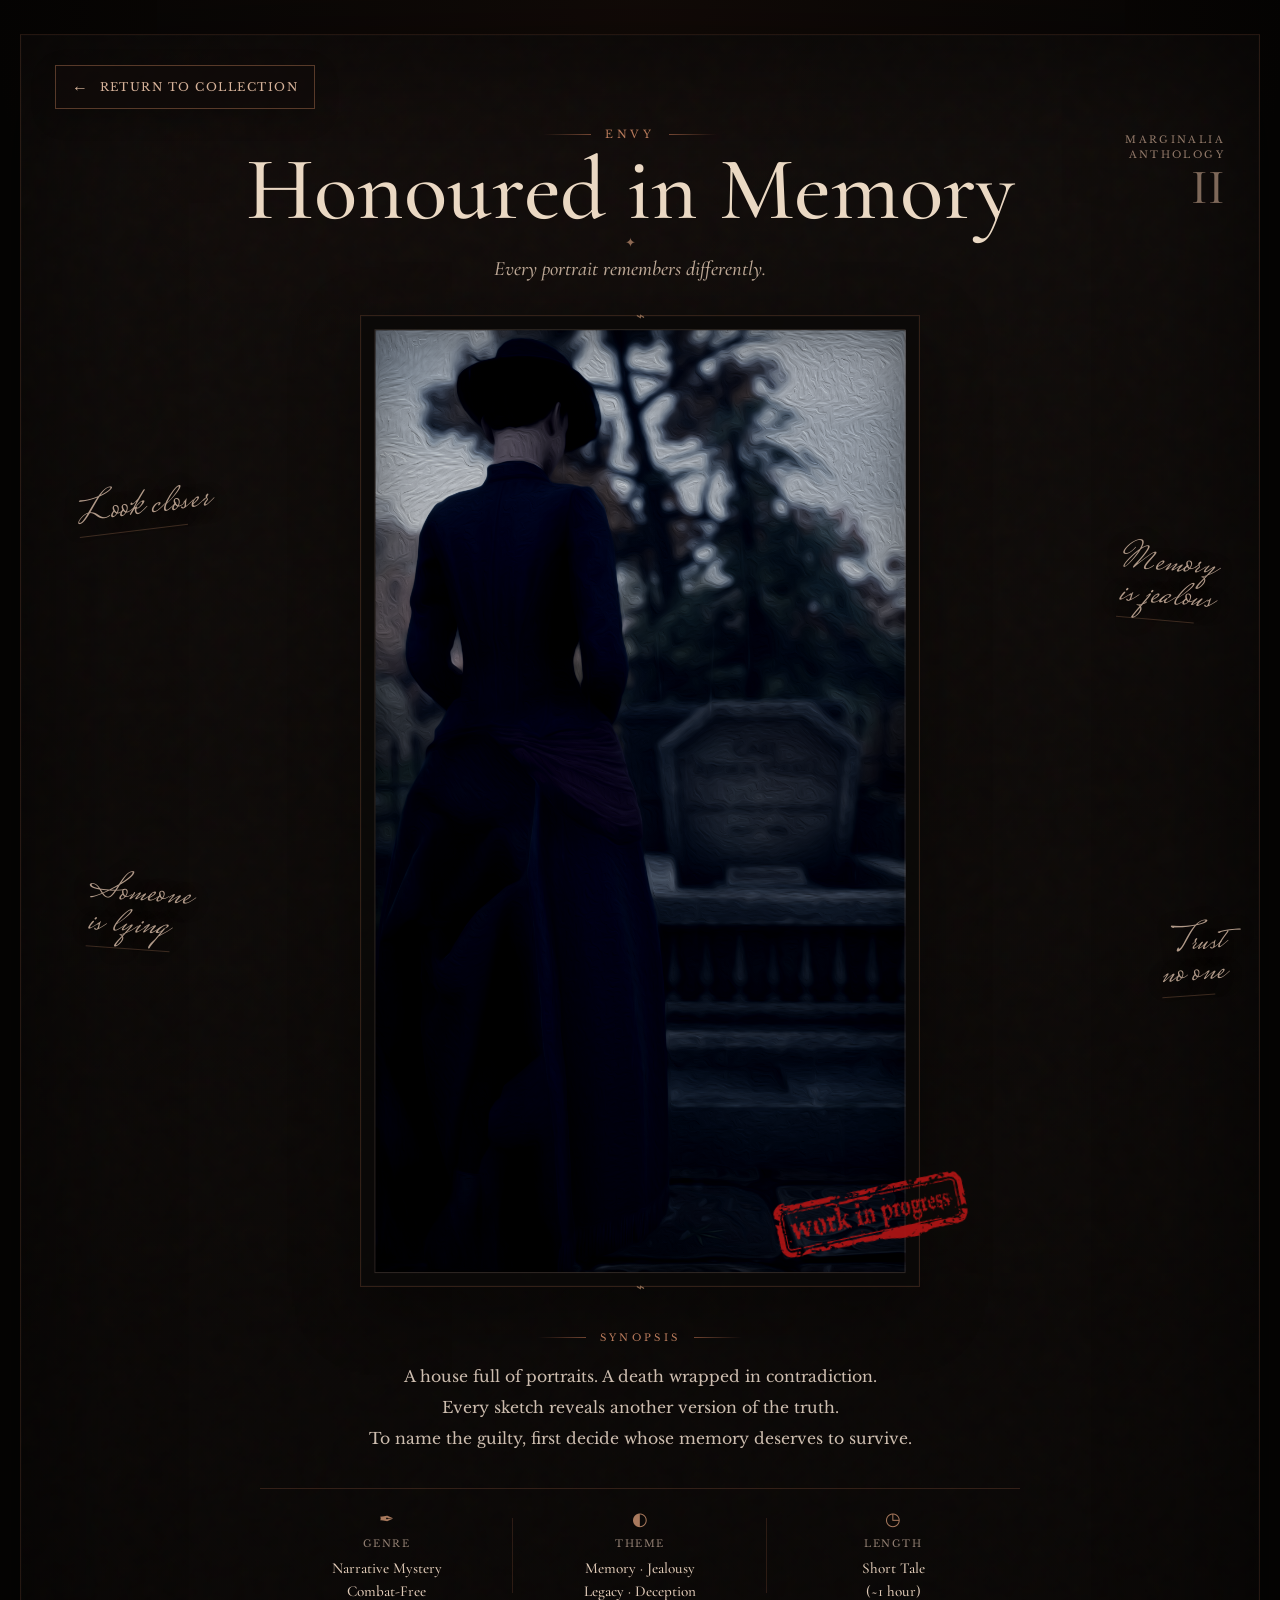
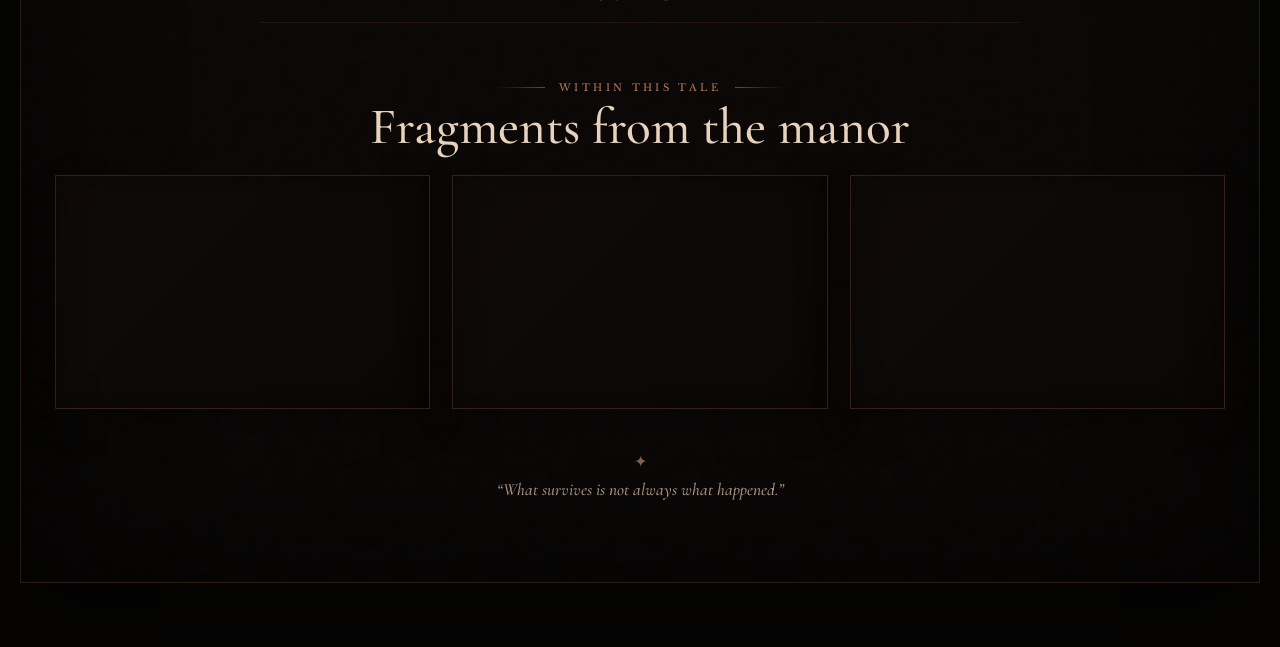
==== envy.html @ 2d58614d "Add Envy tale page matching Pride layout" ====
<!doctype html>
<html lang="en">
<head>
  <meta charset="utf-8">
  <meta name="viewport" content="width=device-width, initial-scale=1">
  <title>Honoured in Memory — Marginalia Anthology</title>
  <meta name="description" content="Enter Honoured in Memory, the tale of Envy from Marginalia Anthology.">
  <link rel="icon" type="image/png" sizes="512x512" href="assets/favicon.png">
  <link rel="shortcut icon" type="image/png" href="assets/favicon.png">
  <link rel="apple-touch-icon" href="assets/favicon.png">
  <link rel="preconnect" href="https://fonts.googleapis.com">
  <link rel="preconnect" href="https://fonts.gstatic.com" crossorigin>
  <link href="https://fonts.googleapis.com/css2?family=Mrs+Saint+Delafield&display=swap" rel="stylesheet">
  <link rel="stylesheet" href="tale-page.css?v=20260806-1">
  <link rel="stylesheet" href="pride-facts.css?v=20260806-3">
  <link rel="stylesheet" href="tale-variants.css?v=20260807-1">
</head>
<body class="tale-body envy-body">
  <main class="tale-page"><div class="paper-shell">
    <a class="return-button" href="index.html#books"><span aria-hidden="true">←</span> Return to Collection</a>
    <header class="folio-header"><div class="title-block"><p class="ornament-label"><span></span> Envy <span></span></p><h1>Honoured in Memory</h1><div class="title-flourish" aria-hidden="true">✦</div><p class="title-tagline">Every portrait remembers differently.</p></div><div class="folio-side folio-right" aria-hidden="true"><span class="folio-small">Marginalia<br>Anthology</span><span class="folio-monogram">II</span></div></header>
    <section class="illustration-layout" aria-label="Honoured in Memory illustration and marginal notes">
      <aside class="margin-column margin-left" aria-label="Left marginal notes"><p class="margin-note note-one">Look closer</p><p class="margin-note note-two">Someone<br>is lying</p></aside>
      <figure class="tale-plate"><div class="plate-ornament plate-ornament-top" aria-hidden="true">⌁</div><div class="plate-image" role="img" aria-label="Honoured in Memory artwork"></div><img class="wip-stamp" src="assets/WIP.png" alt="Work in progress"><div class="plate-ornament plate-ornament-bottom" aria-hidden="true">⌁</div></figure>
      <aside class="margin-column margin-right" aria-label="Right marginal notes"><p class="margin-note note-three">Memory<br>is jealous</p><p class="margin-note note-four">Trust<br>no one</p></aside>
    </section>
    <section class="synopsis-section"><p class="ornament-label section-label"><span></span> Synopsis <span></span></p><p class="synopsis-copy">A house full of portraits. A death wrapped in contradiction.<br>Every sketch reveals another version of the truth.<br>To name the guilty, first decide whose memory deserves to survive.</p></section>
    <section class="tale-facts" aria-label="Tale details"><article><span class="fact-icon">✒</span><small>Genre</small><strong>Narrative Mystery<br>Combat-Free</strong></article><article><span class="fact-icon">◐</span><small>Theme</small><strong>Memory · Jealousy<br>Legacy · Deception</strong></article><article><span class="fact-icon">◷</span><small>Length</small><strong>Short Tale<br>(~1 hour)</strong></article></section>
    <section class="gallery-section" aria-labelledby="gallery-title"><div class="gallery-heading"><p class="ornament-label section-label"><span></span> Within this tale <span></span></p><h2 id="gallery-title">Fragments from the manor</h2></div><div class="gallery-grid"><article class="gallery-item"><div class="gallery-placeholder" aria-hidden="true"></div></article><article class="gallery-item"><div class="gallery-placeholder" aria-hidden="true"></div></article><article class="gallery-item"><div class="gallery-placeholder" aria-hidden="true"></div></article></div></section>
    <footer class="folio-quote"><div class="quote-flourish" aria-hidden="true">✦</div><blockquote>“What survives is not always what happened.”</blockquote></footer>
  </div></main>
</body>
</html>
---- tale-page.css ----
@import url('https://fonts.googleapis.com/css2?family=Cormorant+Garamond:ital,wght@0,400;0,500;0,600;1,500&family=Libre+Baskerville:wght@400;700&display=swap');

*{box-sizing:border-box}html{scroll-behavior:smooth}.tale-body{margin:0;color:#eadbc9;background:radial-gradient(circle at 50% 0%,rgba(99,46,29,.13),transparent 28%),#050403;font-family:'Libre Baskerville',serif}.tale-page{min-height:100vh;padding:34px 20px 64px}.paper-shell{position:relative;width:min(1260px,100%);margin:0 auto;padding:30px 34px 78px;overflow:hidden;border:1px solid rgba(181,108,77,.16);background:linear-gradient(180deg,rgba(17,13,11,.97),rgba(8,6,5,.985)),radial-gradient(circle at 24% 10%,rgba(181,108,77,.06),transparent 28%);box-shadow:0 30px 90px rgba(0,0,0,.48),inset 0 0 0 1px rgba(255,255,255,.015)}.paper-shell:before{content:"";position:absolute;inset:0;pointer-events:none;opacity:.2;mix-blend-mode:soft-light;background-image:url("data:image/svg+xml,%3Csvg viewBox='0 0 180 180' xmlns='http://www.w3.org/2000/svg'%3E%3Cfilter id='n'%3E%3CfeTurbulence type='fractalNoise' baseFrequency='.42' numOctaves='5' stitchTiles='stitch'/%3E%3C/filter%3E%3Crect width='100%25' height='100%25' filter='url(%23n)' opacity='.82'/%3E%3C/svg%3E")}.paper-shell:after{content:"";position:absolute;inset:0;pointer-events:none;box-shadow:inset 0 0 140px rgba(0,0,0,.66)}.return-button,.folio-header,.illustration-layout,.synopsis-section,.tale-facts,.gallery-section,.folio-quote{position:relative;z-index:1}.return-button{display:inline-flex;align-items:center;gap:10px;margin-bottom:18px;padding:11px 16px;border:1px solid rgba(188,124,86,.42);color:#d6b299;background:rgba(16,11,9,.72);font-size:.72rem;letter-spacing:.13em;text-transform:uppercase;text-decoration:none;box-shadow:0 8px 24px rgba(0,0,0,.22);transition:border-color .25s ease,color .25s ease,background .25s ease}.return-button:hover,.return-button:focus-visible{color:#f0d7c4;border-color:rgba(214,151,112,.78);background:rgba(28,18,14,.9);outline:none}.return-button span{font-size:1rem}.folio-header{display:grid;grid-template-columns:1fr 150px;align-items:start;gap:20px;margin-bottom:30px}.folio-side{display:flex;flex-direction:column;align-items:center;color:#927969;text-transform:uppercase}.folio-right{align-items:flex-end;text-align:right}.folio-monogram{font:500 3.1rem/1 'Cormorant Garamond',serif;color:#7e6859}.folio-small{margin-top:5px;font-size:.62rem;line-height:1.55;letter-spacing:.24em}.title-block{text-align:center;padding-left:150px}.ornament-label{display:flex;align-items:center;justify-content:center;gap:14px;margin:0;color:#b87a5b;text-transform:uppercase;letter-spacing:.34em;font-size:.68rem}.ornament-label span{display:block;width:48px;height:1px;background:linear-gradient(90deg,transparent,rgba(181,108,77,.6))}.ornament-label span:last-child{transform:scaleX(-1)}.title-block h1{margin:8px 0 0;color:#ead8c3;font:500 clamp(3.7rem,7vw,6.7rem)/.92 'Cormorant Garamond',serif}.title-flourish{margin:4px 0;color:#8e6953;font-size:.8rem}.title-tagline{margin:0;color:#bda896;font:italic 500 clamp(1rem,1.7vw,1.28rem)/1.5 'Cormorant Garamond',serif}.illustration-layout{display:grid;grid-template-columns:minmax(130px,1fr) minmax(340px,560px) minmax(130px,1fr);gap:30px;align-items:stretch}.tale-plate{position:relative;margin:0;padding:14px;overflow:visible;border:1px solid rgba(181,108,77,.24);background:rgba(10,8,7,.76);box-shadow:0 20px 60px rgba(0,0,0,.36),inset 0 0 0 1px rgba(255,255,255,.015)}.plate-image{aspect-ratio:9/16;border:1px solid rgba(201,142,107,.28);background:linear-gradient(180deg,rgba(4,3,3,.08),rgba(4,3,3,.2)),url('assets/pride_card.png') center 24%/cover no-repeat;filter:grayscale(.48) saturate(.82) contrast(1.08) brightness(.86);box-shadow:inset 0 0 54px rgba(0,0,0,.45);transform:scale(1.002) translateY(0);transform-origin:center 42%;transition:transform 1.15s cubic-bezier(.2,.7,.2,1),filter 1.15s ease}.tale-plate:hover .plate-image{transform:scale(1.035) translateY(-6px);filter:grayscale(.4) saturate(.86) contrast(1.1) brightness(.91)}.wip-stamp{position:absolute;right:-84px;bottom:-44px;z-index:8;display:flex;align-items:center;justify-content:center;width:230px;height:118px;border:7px double rgba(139,22,28,.92);border-radius:50%;color:rgba(156,24,31,.94);font:700 3.7rem/1 'Libre Baskerville',serif;letter-spacing:.05em;text-transform:uppercase;transform:rotate(-13deg) skewX(-2deg);mix-blend-mode:screen;text-shadow:1px 0 rgba(93,10,15,.8),-1px 1px rgba(93,10,15,.55);filter:contrast(1.25) saturate(1.15);opacity:.9;pointer-events:none}.wip-stamp:before,.wip-stamp:after{content:"";position:absolute;pointer-events:none}.wip-stamp:before{inset:8px;border:2px solid rgba(145,21,27,.72);border-radius:50%;transform:rotate(2deg)}.wip-stamp:after{inset:-10px;background:repeating-linear-gradient(12deg,transparent 0 11px,rgba(20,8,8,.16) 12px 13px),radial-gradient(circle at 18% 35%,transparent 0 2px,rgba(15,5,5,.18) 3px 5px,transparent 6px),radial-gradient(circle at 78% 64%,transparent 0 3px,rgba(15,5,5,.22) 4px 7px,transparent 8px);mix-blend-mode:multiply;opacity:.72;transform:rotate(4deg)}.plate-ornament{position:absolute;left:50%;z-index:2;transform:translateX(-50%);color:#8b684f;font-size:.95rem}.plate-ornament-top{top:-10px}.plate-ornament-bottom{bottom:-10px}.margin-column{position:relative;min-height:100%}.margin-note{position:absolute;margin:0;color:rgba(195,170,151,.9);font-family:'Mrs Saint Delafield',cursive;font-weight:400;line-height:.84;text-shadow:0 3px 16px rgba(0,0,0,.72);letter-spacing:.01em}.margin-note:after{content:"";display:block;width:82%;height:1px;margin-top:5px;background:rgba(156,110,82,.35)}.note-one{top:18%;left:8%;font-size:clamp(2.4rem,3.2vw,3.6rem);transform:rotate(-7deg)}.note-two{top:58%;left:12%;max-width:170px;font-size:clamp(2.2rem,3vw,3.3rem);transform:rotate(4deg)}.note-three{top:24%;right:4%;max-width:185px;text-align:right;font-size:clamp(2.25rem,3.1vw,3.5rem);transform:rotate(5deg)}.note-four{top:63%;right:0;max-width:215px;text-align:right;font-size:clamp(2.15rem,2.9vw,3.25rem);transform:rotate(-4deg)}.synopsis-section{max-width:850px;margin:44px auto 0;text-align:center}.section-label{font-size:.62rem}.synopsis-copy{margin:18px auto 0;color:#cdbdaf;font-size:.98rem;line-height:1.95}.tale-facts{display:grid;grid-template-columns:repeat(5,minmax(0,1fr));max-width:1040px;margin:34px auto 0;border-top:1px solid rgba(181,108,77,.24);border-bottom:1px solid rgba(181,108,77,.14)}.tale-facts article{position:relative;padding:19px 14px;text-align:center}.tale-facts article:not(:last-child):after{content:"";position:absolute;right:0;top:22%;bottom:22%;width:1px;background:rgba(181,108,77,.2)}.fact-icon{display:block;margin-bottom:7px;color:#a8795d;font-size:1.1rem}.tale-facts small{display:block;margin-bottom:7px;color:#917e71;font-size:.62rem;letter-spacing:.16em;text-transform:uppercase}.tale-facts strong{color:#e1cbb8;font:500 .95rem/1.5 'Cormorant Garamond',serif}.gallery-section{margin-top:58px}.gallery-heading{text-align:center;margin-bottom:22px}.gallery-heading h2{margin:8px 0 0;color:#e7d2bd;font:500 clamp(2.2rem,4vw,3.4rem)/1 'Cormorant Garamond',serif}.gallery-grid{display:grid;grid-template-columns:repeat(3,minmax(0,1fr));gap:22px}.gallery-item{text-align:center}.gallery-item p{margin:12px 0 0;color:#b89a85;font:500 .84rem 'Cormorant Garamond',serif;letter-spacing:.12em;text-transform:uppercase}.gallery-open{position:relative;display:block;width:100%;padding:0;overflow:hidden;cursor:zoom-in;border:1px solid rgba(181,108,77,.24);background:#0b0807;box-shadow:0 14px 34px rgba(0,0,0,.22);appearance:none}.gallery-open img{display:block;width:100%;aspect-ratio:16/10;object-fit:cover;filter:grayscale(.42) sepia(.08) saturate(.76) contrast(1.12) brightness(.78);transform:scale(1.01);transition:transform .45s ease,filter .45s ease}.gallery-open:after{content:"";position:absolute;inset:0;pointer-events:none;box-shadow:inset 0 0 30px rgba(0,0,0,.45);transition:box-shadow .45s ease}.gallery-open:hover img,.gallery-open:focus-visible img{transform:scale(1.045);filter:grayscale(.18) sepia(.06) saturate(.9) contrast(1.08) brightness(.92)}.gallery-open:hover:after,.gallery-open:focus-visible:after{box-shadow:inset 0 0 18px rgba(0,0,0,.28),0 0 0 1px rgba(208,143,101,.4)}.gallery-open:focus-visible{outline:2px solid rgba(215,154,115,.72);outline-offset:3px}.gallery-zoom{position:absolute;right:12px;bottom:10px;z-index:2;padding:5px 8px;color:#e0c1aa;background:rgba(6,4,3,.72);border:1px solid rgba(196,132,94,.34);font-size:.58rem;letter-spacing:.14em;text-transform:uppercase;opacity:0;transform:translateY(5px);transition:opacity .25s ease,transform .25s ease}.gallery-open:hover .gallery-zoom,.gallery-open:focus-visible .gallery-zoom{opacity:1;transform:translateY(0)}.folio-quote{margin-top:42px;text-align:center;color:#a99586}.quote-flourish{color:#80614d}.folio-quote blockquote{margin:8px 0 4px;font:italic 500 1.08rem 'Cormorant Garamond',serif}.folio-quote p{margin:0;font-size:.75rem}.lightbox[hidden]{display:none}.lightbox{position:fixed;inset:0;z-index:1000;display:grid;grid-template-columns:auto minmax(0,1fr) auto;align-items:center;gap:18px;padding:34px}.lightbox-backdrop{position:absolute;inset:0;background:rgba(3,2,2,.92);backdrop-filter:blur(8px)}.lightbox-figure{position:relative;z-index:1;margin:0;display:flex;flex-direction:column;align-items:center;max-height:calc(100vh - 68px)}.lightbox-image{display:block;max-width:min(90vw,1400px);max-height:calc(100vh - 120px);object-fit:contain;border:1px solid rgba(193,130,91,.28);box-shadow:0 28px 90px rgba(0,0,0,.68)}.lightbox-caption{margin-top:12px;color:#c7ad9a;font:500 1rem 'Cormorant Garamond',serif;letter-spacing:.08em}.lightbox-close,.lightbox-nav{position:relative;z-index:2;border:1px solid rgba(199,138,99,.35);color:#e5c7b2;background:rgba(17,11,9,.76);cursor:pointer}.lightbox-close{position:absolute;top:20px;right:22px;width:44px;height:44px;font-size:1.8rem;line-height:1}.lightbox-nav{width:46px;height:58px;font-size:2.2rem}.lightbox-close:hover,.lightbox-close:focus-visible,.lightbox-nav:hover,.lightbox-nav:focus-visible{border-color:rgba(219,158,117,.75);background:rgba(31,19,15,.9);outline:none}body.lightbox-open{overflow:hidden}@media(prefers-reduced-motion:reduce){.plate-image,.gallery-open img,.gallery-open:after,.gallery-zoom{transition:none}.tale-plate:hover .plate-image,.gallery-open:hover img,.gallery-open:focus-visible img{transform:none}}@media(max-width:980px){.folio-header{grid-template-columns:1fr 90px}.title-block{padding-left:90px}.illustration-layout{grid-template-columns:1fr}.margin-column{display:flex;justify-content:center;gap:26px;min-height:auto}.margin-note{position:static!important;transform:none!important;max-width:none!important;text-align:center!important;font-size:2.2rem!important}.margin-left{order:1}.tale-plate{order:2;width:min(100%,560px);margin:0 auto}.margin-right{order:3}.margin-note:after{margin-left:auto;margin-right:auto}.wip-stamp{right:-36px;bottom:-36px;width:200px;height:104px;font-size:3.15rem}.tale-facts{grid-template-columns:1fr 1fr}.tale-facts article:nth-child(2):after,.tale-facts article:nth-child(4):after{display:none}.tale-facts article:last-child{grid-column:1/-1}}@media(max-width:700px){.tale-page{padding:0}.paper-shell{padding:22px 16px 54px;border-left:0;border-right:0}.return-button{margin-bottom:26px}.folio-header{grid-template-columns:1fr}.folio-side{display:none}.title-block{padding-left:0}.title-block h1{font-size:3.35rem}.illustration-layout{gap:18px}.margin-column{flex-direction:column;align-items:center;gap:10px}.plate-image{background-position:center 24%}.wip-stamp{right:-8px;bottom:-26px;width:154px;height:82px;border-width:5px;font-size:2.35rem;transform:rotate(-11deg)}.synopsis-section{margin-top:64px}.synopsis-copy{font-size:.92rem;line-height:1.8}.tale-facts{grid-template-columns:1fr}.tale-facts article:after{display:none!important}.tale-facts article:last-child{grid-column:auto}.gallery-grid{grid-template-columns:1fr}.lightbox{grid-template-columns:1fr;padding:58px 14px 20px}.lightbox-nav{position:absolute;top:50%;transform:translateY(-50%);width:42px;height:54px}.lightbox-prev{left:8px}.lightbox-next{right:8px}.lightbox-image{max-width:100%;max-height:calc(100vh - 130px)}}
---- pride-facts.css ----
.tale-facts{grid-template-columns:repeat(3,minmax(0,1fr));max-width:760px}.tale-facts article:nth-child(3):after{display:none}.wip-stamp{position:absolute;right:-76px;bottom:-54px;z-index:8;width:250px;height:auto;border:0;border-radius:0;object-fit:contain;transform:rotate(-12deg);mix-blend-mode:normal;filter:none;opacity:.94;pointer-events:none}.wip-stamp:before,.wip-stamp:after{display:none!important}@media(max-width:980px){.wip-stamp{right:-34px;bottom:-42px;width:215px}}@media(max-width:700px){.tale-facts{grid-template-columns:1fr;max-width:100%}.tale-facts article:after{display:none!important}.wip-stamp{right:-4px;bottom:-26px;width:160px;transform:rotate(-10deg)}}
---- tale-variants.css ----
.envy-body .plate-image{background:linear-gradient(180deg,rgba(4,3,3,.08),rgba(4,3,3,.2)),url('assets/envy_card.png') center 24%/cover no-repeat}.greed-body .plate-image{background:linear-gradient(180deg,rgba(4,3,3,.08),rgba(4,3,3,.2)),url('assets/greed_card.png') center 24%/cover no-repeat}.lust-body .plate-image{background:linear-gradient(180deg,rgba(4,3,3,.08),rgba(4,3,3,.2)),url('assets/lust_card.png') center 24%/cover no-repeat}.gallery-placeholder{width:100%;aspect-ratio:16/10;border:1px solid rgba(181,108,77,.24);background:linear-gradient(135deg,rgba(181,108,77,.025),rgba(0,0,0,.12)),#0b0807;box-shadow:0 14px 34px rgba(0,0,0,.22),inset 0 0 30px rgba(0,0,0,.45)}
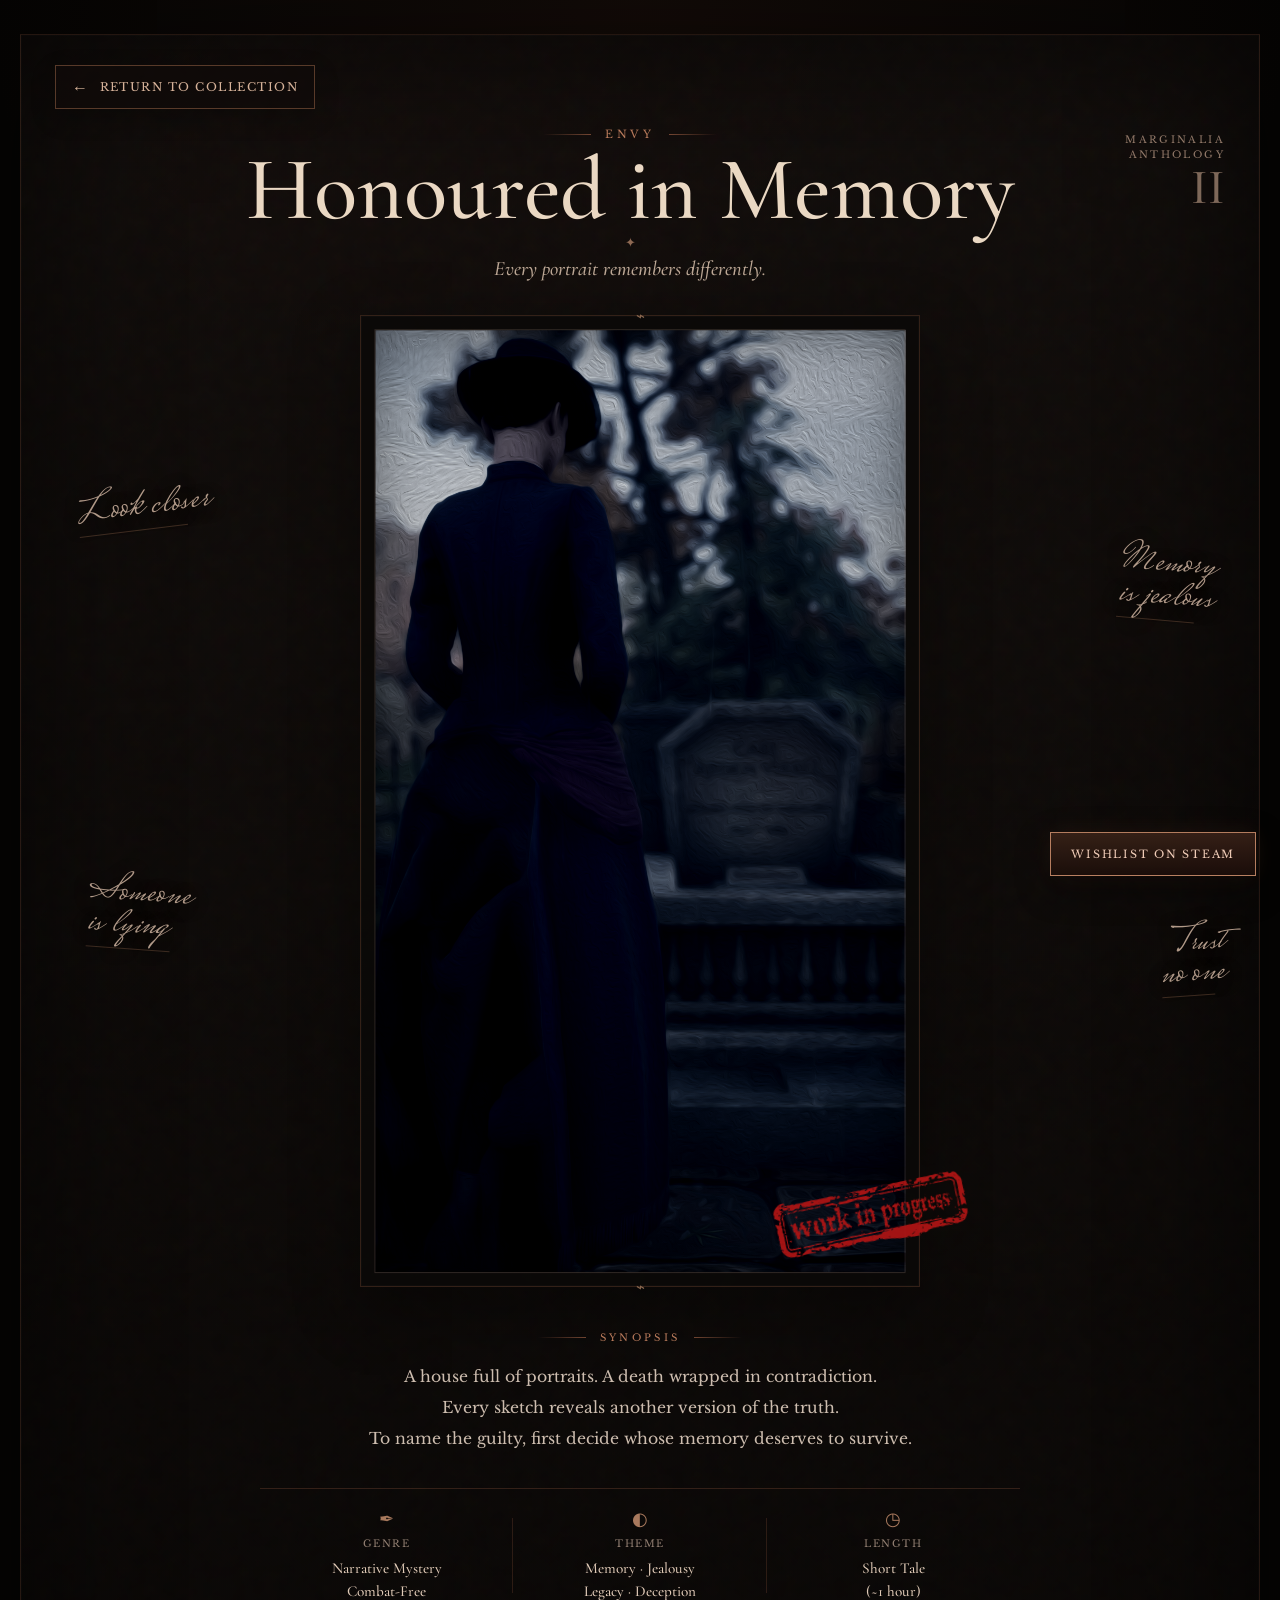
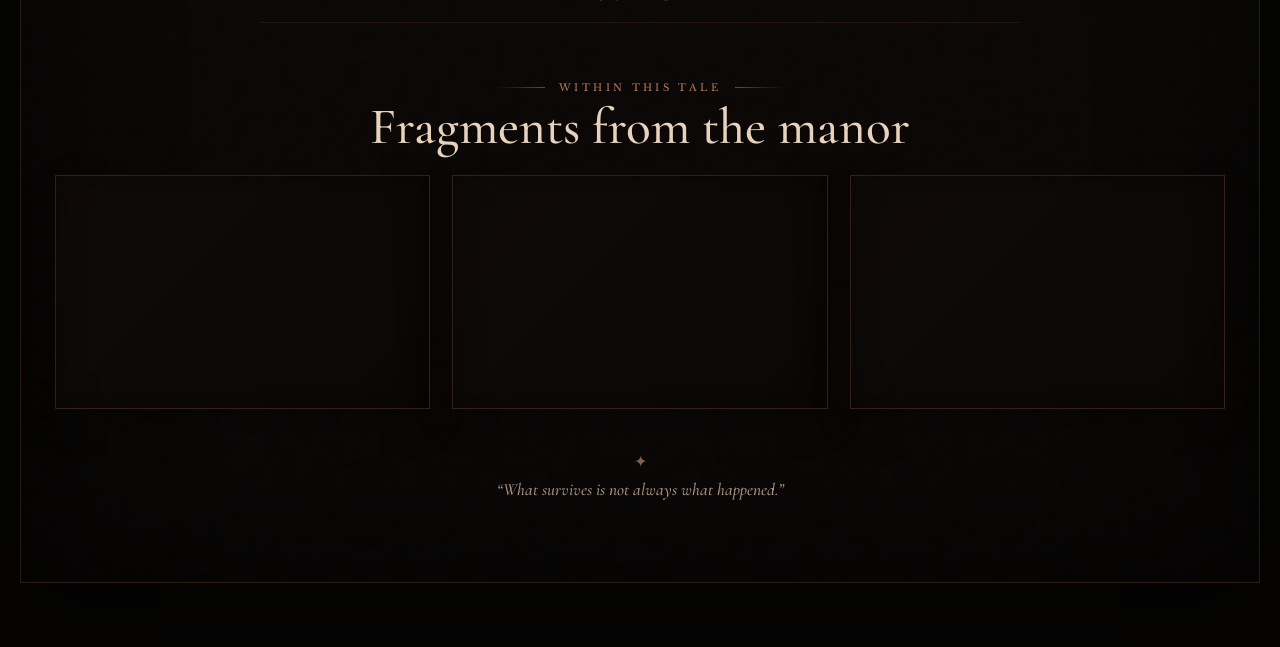
==== commit 3aeddf58: "Add floating wishlist button to Envy tale" ====
--- a/envy.html
+++ b/envy.html
@@ -14,6 +14,7 @@
   <link rel="stylesheet" href="tale-page.css?v=20260806-1">
   <link rel="stylesheet" href="pride-facts.css?v=20260806-3">
   <link rel="stylesheet" href="tale-variants.css?v=20260807-1">
+  <link rel="stylesheet" href="wishlist.css?v=20260807-2">
 </head>
 <body class="tale-body envy-body">
   <main class="tale-page"><div class="paper-shell">
@@ -29,5 +30,6 @@
     <section class="gallery-section" aria-labelledby="gallery-title"><div class="gallery-heading"><p class="ornament-label section-label"><span></span> Within this tale <span></span></p><h2 id="gallery-title">Fragments from the manor</h2></div><div class="gallery-grid"><article class="gallery-item"><div class="gallery-placeholder" aria-hidden="true"></div></article><article class="gallery-item"><div class="gallery-placeholder" aria-hidden="true"></div></article><article class="gallery-item"><div class="gallery-placeholder" aria-hidden="true"></div></article></div></section>
     <footer class="folio-quote"><div class="quote-flourish" aria-hidden="true">✦</div><blockquote>“What survives is not always what happened.”</blockquote></footer>
   </div></main>
+  <a class="wishlist-button tale-wishlist" href="https://store.steampowered.com/app/4559530/Marginalia/" target="_blank" rel="noopener noreferrer" aria-label="Wishlist Marginalia on Steam">Wishlist on Steam</a>
 </body>
 </html>
--- a/wishlist.css
+++ b/wishlist.css
@@ -0,0 +1 @@
+.hero-actions{display:flex;justify-content:center;align-items:center;gap:14px;flex-wrap:wrap;margin-top:18px}.hero-actions .enter-button{margin-top:0}.wishlist-button{position:relative;display:inline-flex;align-items:center;justify-content:center;min-height:49px;padding:15px 30px;overflow:hidden;border:1px solid rgba(223,155,119,.78);background:linear-gradient(180deg,rgba(181,108,77,.24),rgba(84,41,31,.22)),rgba(9,5,4,.72);box-shadow:0 10px 30px rgba(0,0,0,.3),0 0 22px rgba(181,108,77,.08);color:#f0ccb7;text-decoration:none;text-transform:uppercase;letter-spacing:.19em;font-size:.78rem;backdrop-filter:blur(5px);transition:transform .35s ease,color .35s ease,border-color .35s ease,box-shadow .35s ease,background .35s ease}.wishlist-button:before{content:"";position:absolute;inset:0;background:linear-gradient(110deg,transparent 28%,rgba(255,224,204,.12) 48%,transparent 68%);transform:translateX(-130%);transition:transform .85s ease}.wishlist-button:hover,.wishlist-button:focus-visible{transform:translateY(-2px);color:#ffe6d8;border-color:#f0b18d;background:linear-gradient(180deg,rgba(181,108,77,.34),rgba(84,41,31,.28)),rgba(12,7,5,.8);box-shadow:0 0 34px rgba(181,108,77,.3);outline:none}.wishlist-button:hover:before,.wishlist-button:focus-visible:before{transform:translateX(130%)}.tale-wishlist{position:fixed;right:24px;bottom:24px;z-index:60;min-height:44px;padding:12px 20px;font-size:.68rem;letter-spacing:.16em;background:linear-gradient(180deg,rgba(181,108,77,.26),rgba(84,41,31,.24)),rgba(9,5,4,.86);box-shadow:0 12px 34px rgba(0,0,0,.42),0 0 24px rgba(181,108,77,.12)}@media(max-width:560px){.hero-actions{flex-direction:column;gap:10px}.hero-actions .enter-button,.wishlist-button{width:min(290px,82vw)}.tale-wishlist{right:14px;bottom:14px;width:auto;min-width:0;padding:11px 15px;font-size:.61rem;letter-spacing:.13em}}
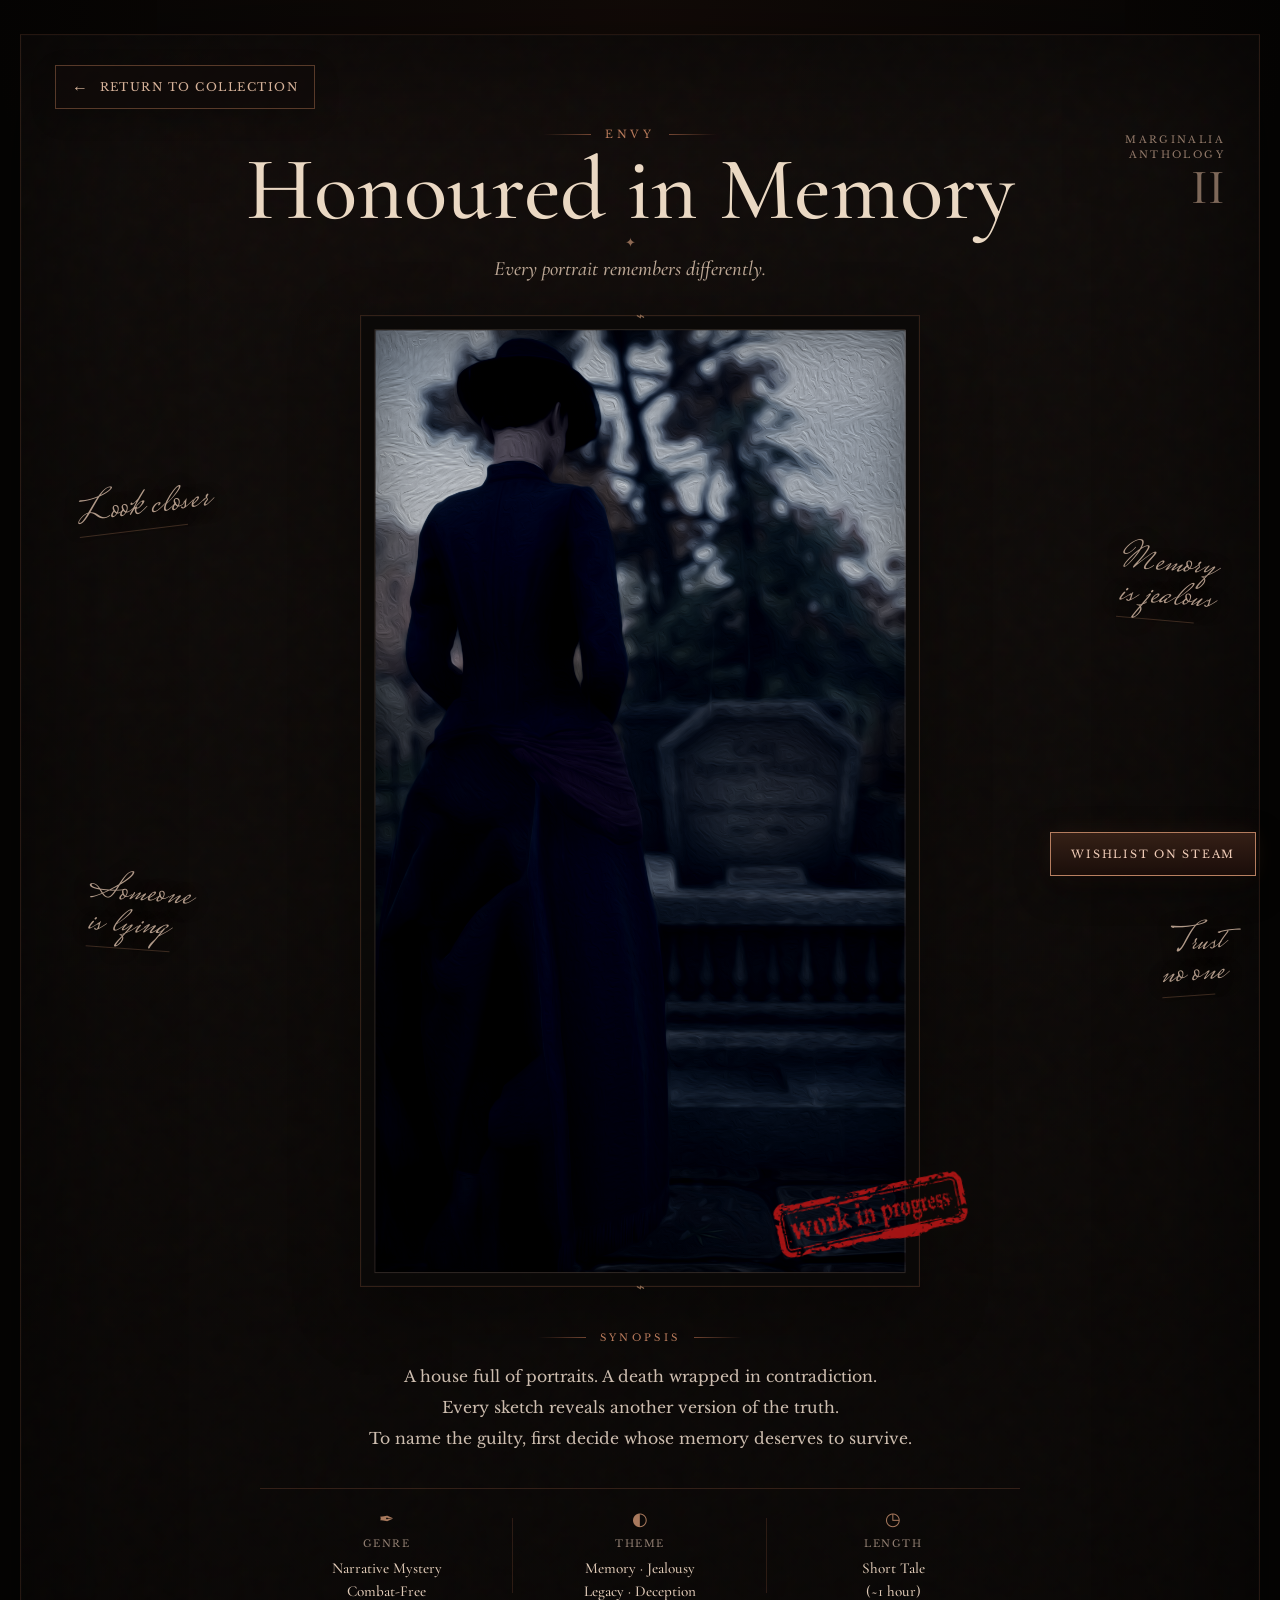
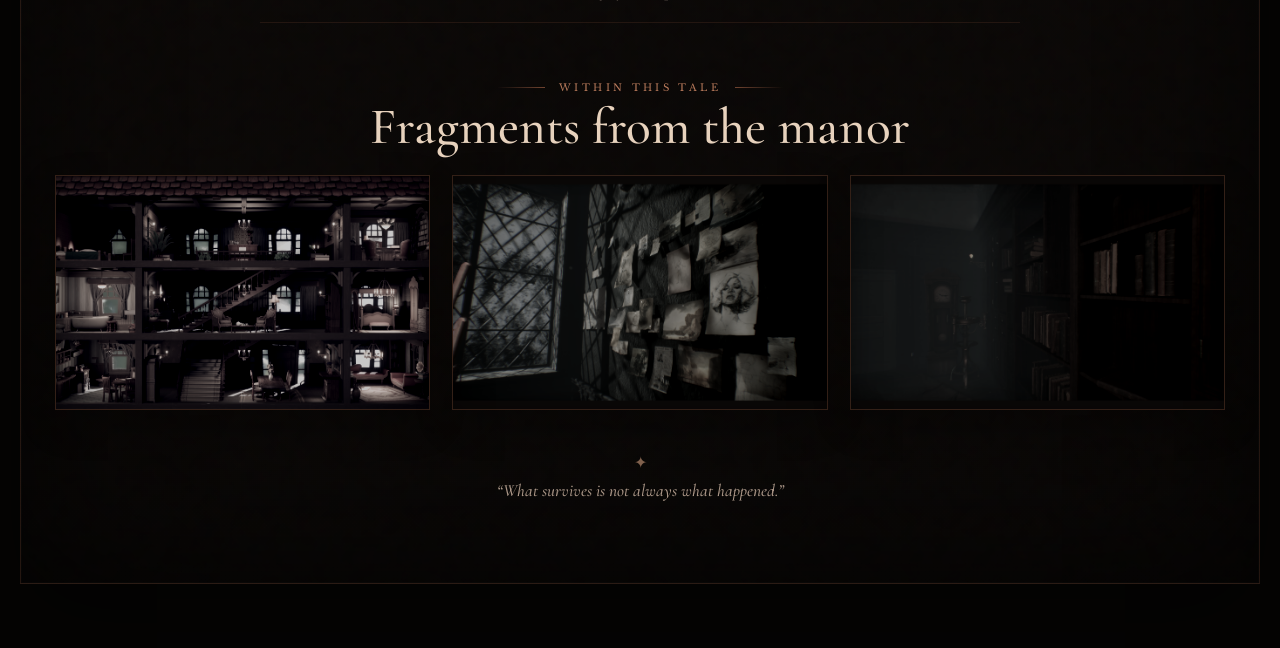
==== commit 23992557: "Add Envy gallery renders and lightbox" ====
--- a/envy.html
+++ b/envy.html
@@ -27,9 +27,18 @@
     </section>
     <section class="synopsis-section"><p class="ornament-label section-label"><span></span> Synopsis <span></span></p><p class="synopsis-copy">A house full of portraits. A death wrapped in contradiction.<br>Every sketch reveals another version of the truth.<br>To name the guilty, first decide whose memory deserves to survive.</p></section>
     <section class="tale-facts" aria-label="Tale details"><article><span class="fact-icon">✒</span><small>Genre</small><strong>Narrative Mystery<br>Combat-Free</strong></article><article><span class="fact-icon">◐</span><small>Theme</small><strong>Memory · Jealousy<br>Legacy · Deception</strong></article><article><span class="fact-icon">◷</span><small>Length</small><strong>Short Tale<br>(~1 hour)</strong></article></section>
-    <section class="gallery-section" aria-labelledby="gallery-title"><div class="gallery-heading"><p class="ornament-label section-label"><span></span> Within this tale <span></span></p><h2 id="gallery-title">Fragments from the manor</h2></div><div class="gallery-grid"><article class="gallery-item"><div class="gallery-placeholder" aria-hidden="true"></div></article><article class="gallery-item"><div class="gallery-placeholder" aria-hidden="true"></div></article><article class="gallery-item"><div class="gallery-placeholder" aria-hidden="true"></div></article></div></section>
+    <section class="gallery-section" aria-labelledby="gallery-title">
+      <div class="gallery-heading"><p class="ornament-label section-label"><span></span> Within this tale <span></span></p><h2 id="gallery-title">Fragments from the manor</h2></div>
+      <div class="gallery-grid">
+        <article class="gallery-item"><button class="gallery-open" type="button" data-full="assets/envy_gallery_01.png"><img src="assets/envy_gallery_01.png" alt="Honoured in Memory gallery image one" loading="lazy"><span class="gallery-zoom" aria-hidden="true">View</span></button></article>
+        <article class="gallery-item"><button class="gallery-open" type="button" data-full="assets/envy_gallery_02.png"><img src="assets/envy_gallery_02.png" alt="Honoured in Memory gallery image two" loading="lazy"><span class="gallery-zoom" aria-hidden="true">View</span></button></article>
+        <article class="gallery-item"><button class="gallery-open" type="button" data-full="assets/envy_gallery_03.png"><img src="assets/envy_gallery_03.png" alt="Honoured in Memory gallery image three" loading="lazy"><span class="gallery-zoom" aria-hidden="true">View</span></button></article>
+      </div>
+    </section>
     <footer class="folio-quote"><div class="quote-flourish" aria-hidden="true">✦</div><blockquote>“What survives is not always what happened.”</blockquote></footer>
   </div></main>
+  <div class="lightbox" role="dialog" aria-modal="true" aria-label="Expanded gallery image" hidden><div class="lightbox-backdrop" aria-hidden="true"></div><button class="lightbox-close" type="button" aria-label="Close enlarged image">×</button><button class="lightbox-nav lightbox-prev" type="button" aria-label="Previous image">‹</button><figure class="lightbox-figure"><img class="lightbox-image" src="" alt=""></figure><button class="lightbox-nav lightbox-next" type="button" aria-label="Next image">›</button></div>
   <a class="wishlist-button tale-wishlist" href="https://store.steampowered.com/app/4559530/Marginalia/" target="_blank" rel="noopener noreferrer" aria-label="Wishlist Marginalia on Steam">Wishlist on Steam</a>
+  <script src="tale-page.js?v=20260805-2"></script>
 </body>
 </html>
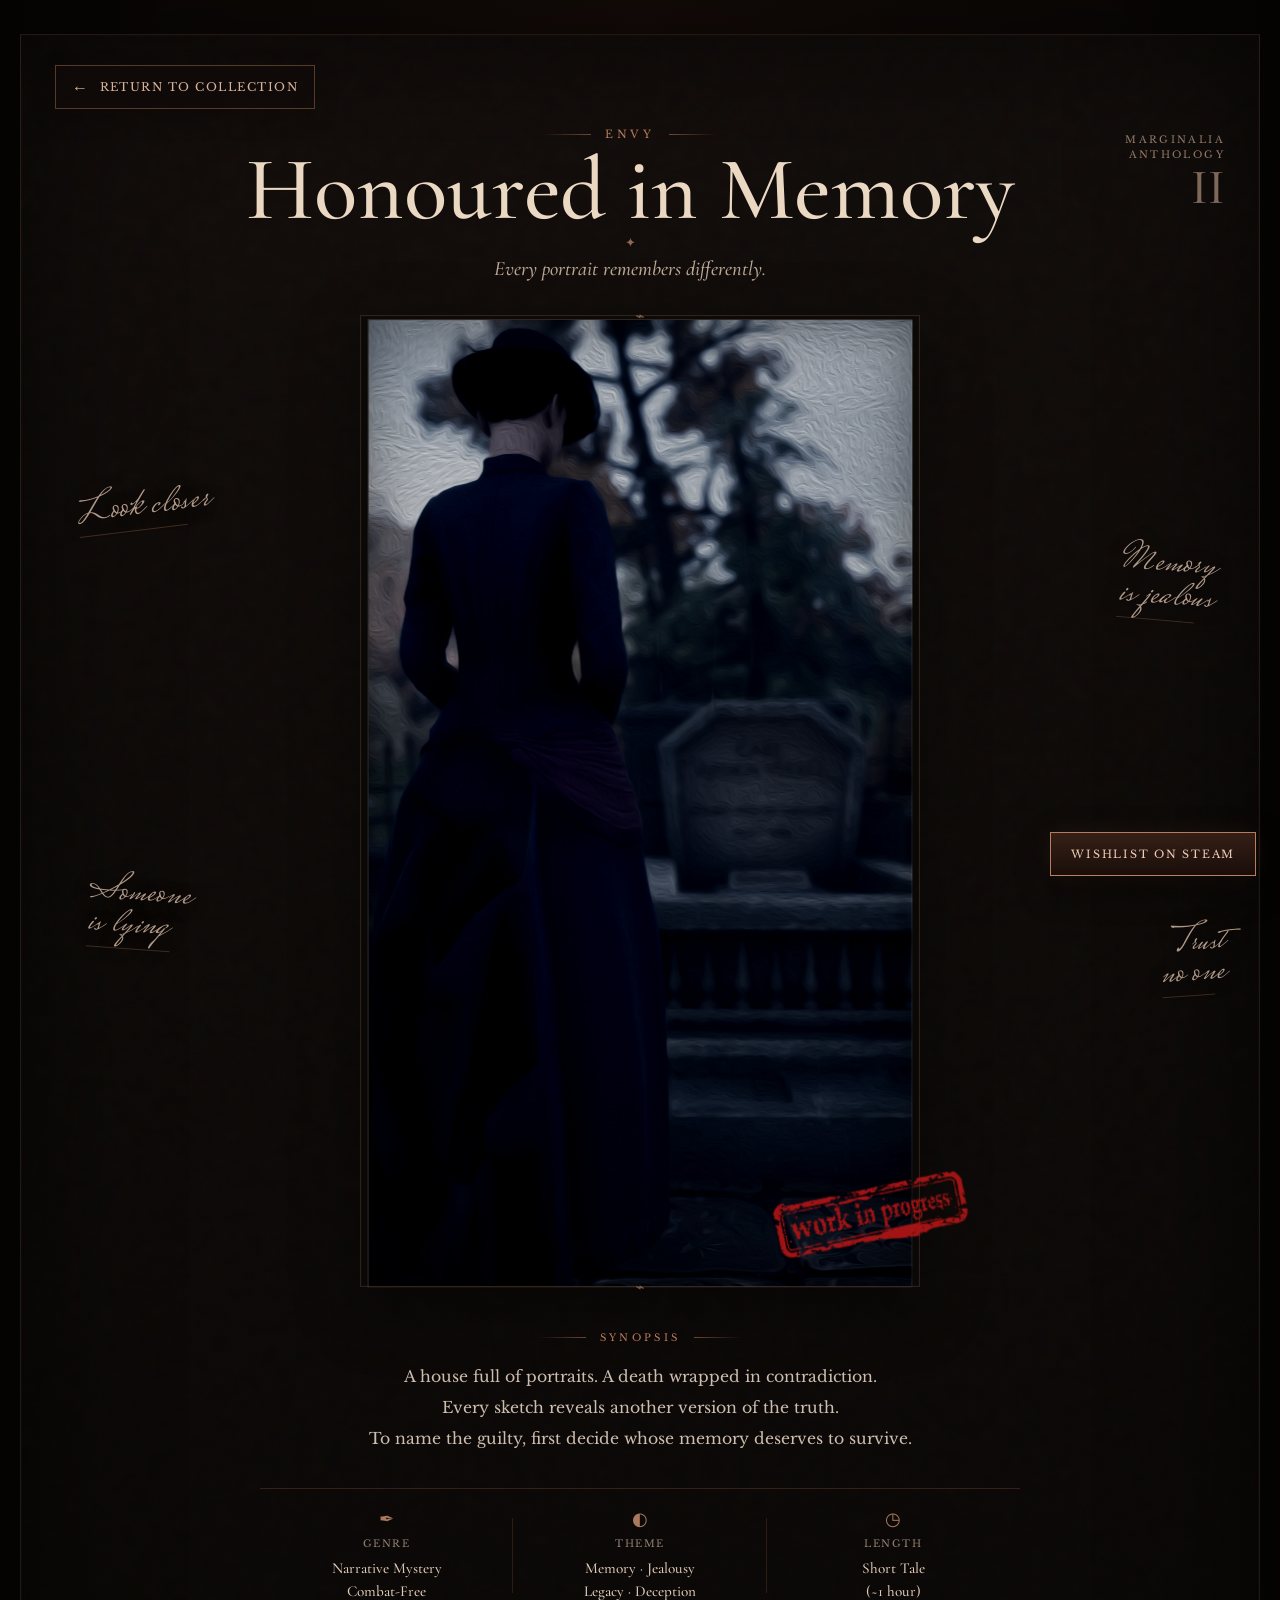
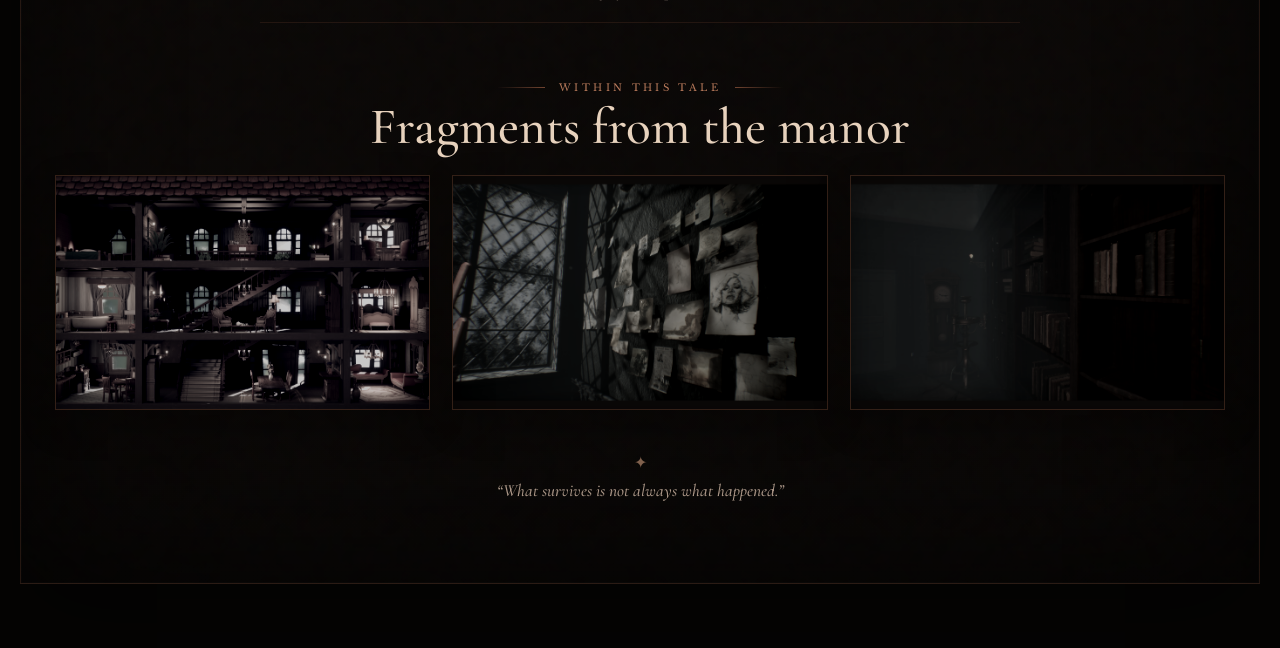
==== commit 621511c3: "Enable interactive tale artwork on Envy" ====
--- a/envy.html
+++ b/envy.html
@@ -15,6 +15,7 @@
   <link rel="stylesheet" href="pride-facts.css?v=20260806-3">
   <link rel="stylesheet" href="tale-variants.css?v=20260807-1">
   <link rel="stylesheet" href="wishlist.css?v=20260807-2">
+  <link rel="stylesheet" href="tale-interaction.css?v=20260809-1">
 </head>
 <body class="tale-body envy-body">
   <main class="tale-page"><div class="paper-shell">
@@ -40,5 +41,6 @@
   <div class="lightbox" role="dialog" aria-modal="true" aria-label="Expanded gallery image" hidden><div class="lightbox-backdrop" aria-hidden="true"></div><button class="lightbox-close" type="button" aria-label="Close enlarged image">×</button><button class="lightbox-nav lightbox-prev" type="button" aria-label="Previous image">‹</button><figure class="lightbox-figure"><img class="lightbox-image" src="" alt=""></figure><button class="lightbox-nav lightbox-next" type="button" aria-label="Next image">›</button></div>
   <a class="wishlist-button tale-wishlist" href="https://store.steampowered.com/app/4559530/Marginalia/" target="_blank" rel="noopener noreferrer" aria-label="Wishlist Marginalia on Steam">Wishlist on Steam</a>
   <script src="tale-page.js?v=20260805-2"></script>
+  <script src="tale-interaction.js?v=20260809-1"></script>
 </body>
 </html>
--- a/tale-interaction.css
+++ b/tale-interaction.css
@@ -0,0 +1,47 @@
+.tale-plate{
+  --spot-x:50%;
+  --spot-y:50%;
+  --tilt-x:0deg;
+  --tilt-y:0deg;
+  --shift-x:0px;
+  --shift-y:0px;
+  transform:perspective(1200px) rotateX(var(--tilt-x)) rotateY(var(--tilt-y));
+  transform-style:preserve-3d;
+  transition:transform .28s cubic-bezier(.2,.7,.2,1),box-shadow .28s ease;
+  will-change:transform;
+}
+.tale-plate .plate-image{
+  position:relative;
+  overflow:hidden;
+  transform:translate3d(var(--shift-x),var(--shift-y),0) scale(1.028)!important;
+  transition:transform .28s cubic-bezier(.2,.7,.2,1),filter .45s ease!important;
+  will-change:transform,filter;
+}
+.tale-plate .plate-image::after{
+  content:"";
+  position:absolute;
+  inset:-2px;
+  z-index:3;
+  pointer-events:none;
+  opacity:0;
+  background:radial-gradient(circle 190px at var(--spot-x) var(--spot-y),rgba(255,235,196,.34) 0%,rgba(230,177,112,.2) 20%,rgba(181,108,77,.1) 38%,rgba(0,0,0,0) 66%);
+  mix-blend-mode:screen;
+  transition:opacity .28s ease;
+}
+.tale-plate.is-pointer-active .plate-image::after{opacity:1}
+.tale-plate.is-pointer-active{
+  box-shadow:0 26px 70px rgba(0,0,0,.42),0 0 28px rgba(181,108,77,.08),inset 0 0 0 1px rgba(255,255,255,.02);
+}
+@media (hover:none),(pointer:coarse){
+  .tale-plate{transform:none!important}
+  .tale-plate .plate-image{animation:tale-mobile-drift 12s ease-in-out infinite alternate;transform:scale(1.025)!important}
+  .tale-plate .plate-image::after{opacity:.32;background:radial-gradient(circle 220px at 38% 34%,rgba(255,235,196,.16),rgba(181,108,77,.07) 34%,transparent 68%)}
+}
+@keyframes tale-mobile-drift{
+  0%{background-position:center 22%}
+  100%{background-position:center 28%}
+}
+@media (prefers-reduced-motion:reduce){
+  .tale-plate,.tale-plate .plate-image{transition:none!important;animation:none!important;transform:none!important}
+  .tale-plate .plate-image::after{transition:none!important;opacity:0!important}
+}
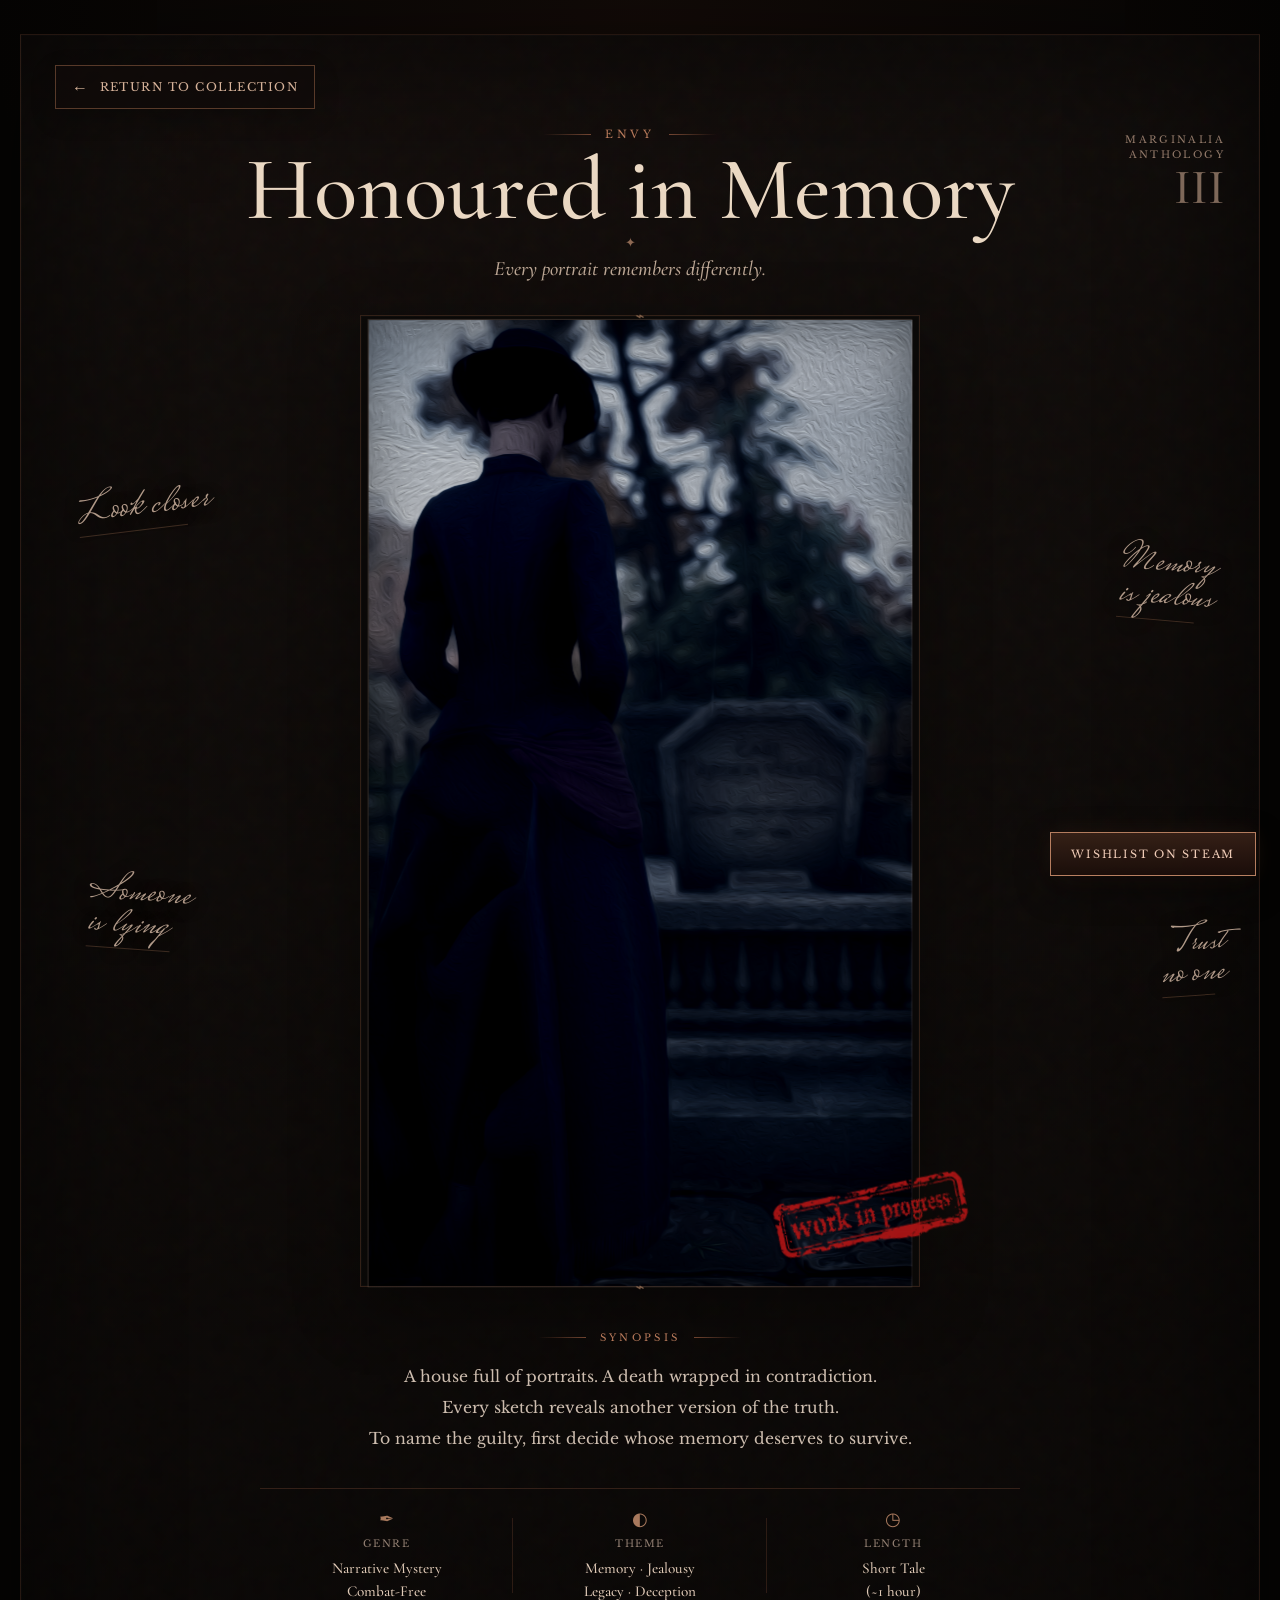
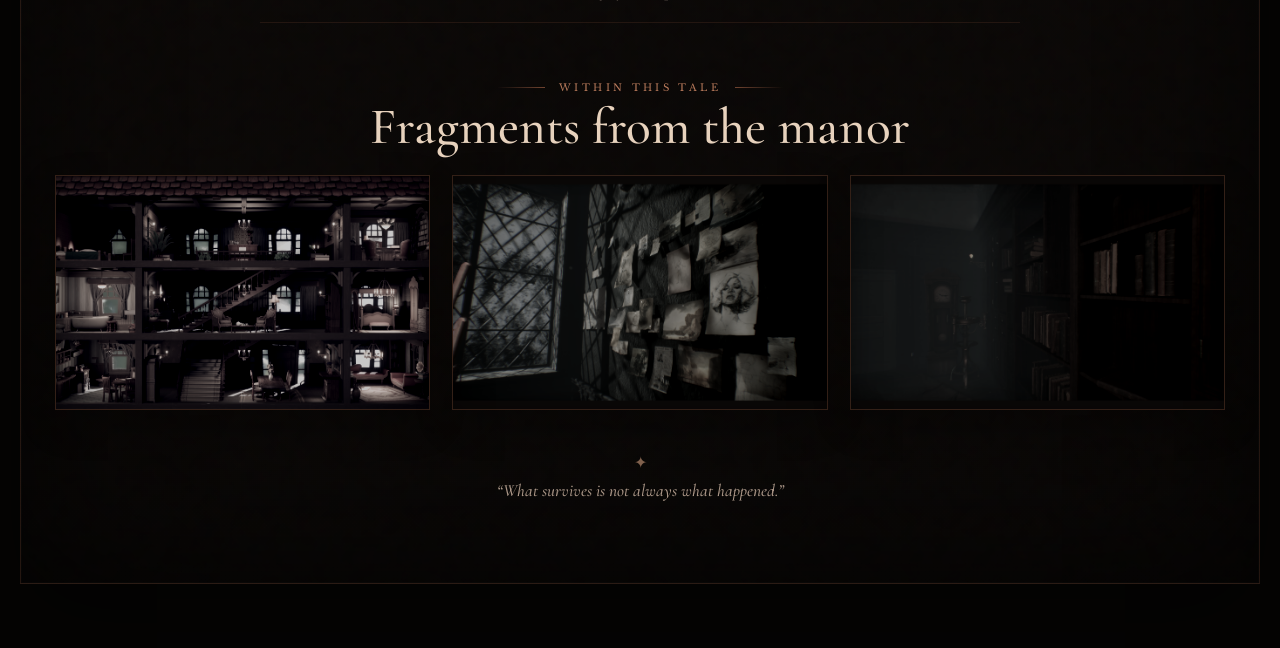
==== commit e89bd8ba: "Update Honoured in Memory tale number to III" ====
--- a/envy.html
+++ b/envy.html
@@ -20,7 +20,7 @@
 <body class="tale-body envy-body">
   <main class="tale-page"><div class="paper-shell">
     <a class="return-button" href="index.html#books"><span aria-hidden="true">←</span> Return to Collection</a>
-    <header class="folio-header"><div class="title-block"><p class="ornament-label"><span></span> Envy <span></span></p><h1>Honoured in Memory</h1><div class="title-flourish" aria-hidden="true">✦</div><p class="title-tagline">Every portrait remembers differently.</p></div><div class="folio-side folio-right" aria-hidden="true"><span class="folio-small">Marginalia<br>Anthology</span><span class="folio-monogram">II</span></div></header>
+    <header class="folio-header"><div class="title-block"><p class="ornament-label"><span></span> Envy <span></span></p><h1>Honoured in Memory</h1><div class="title-flourish" aria-hidden="true">✦</div><p class="title-tagline">Every portrait remembers differently.</p></div><div class="folio-side folio-right" aria-hidden="true"><span class="folio-small">Marginalia<br>Anthology</span><span class="folio-monogram">III</span></div></header>
     <section class="illustration-layout" aria-label="Honoured in Memory illustration and marginal notes">
       <aside class="margin-column margin-left" aria-label="Left marginal notes"><p class="margin-note note-one">Look closer</p><p class="margin-note note-two">Someone<br>is lying</p></aside>
       <figure class="tale-plate"><div class="plate-ornament plate-ornament-top" aria-hidden="true">⌁</div><div class="plate-image" role="img" aria-label="Honoured in Memory artwork"></div><img class="wip-stamp" src="assets/WIP.png" alt="Work in progress"><div class="plate-ornament plate-ornament-bottom" aria-hidden="true">⌁</div></figure>
--- a/tale-interaction.css
+++ b/tale-interaction.css
@@ -24,7 +24,7 @@
   z-index:3;
   pointer-events:none;
   opacity:0;
-  background:radial-gradient(circle 190px at var(--spot-x) var(--spot-y),rgba(255,235,196,.34) 0%,rgba(230,177,112,.2) 20%,rgba(181,108,77,.1) 38%,rgba(0,0,0,0) 66%);
+  background:radial-gradient(circle 245px at var(--spot-x) var(--spot-y),rgba(255,235,196,.34) 0%,rgba(230,177,112,.2) 20%,rgba(181,108,77,.1) 38%,rgba(0,0,0,0) 66%);
   mix-blend-mode:screen;
   transition:opacity .28s ease;
 }
@@ -35,7 +35,7 @@
 @media (hover:none),(pointer:coarse){
   .tale-plate{transform:none!important}
   .tale-plate .plate-image{animation:tale-mobile-drift 12s ease-in-out infinite alternate;transform:scale(1.025)!important}
-  .tale-plate .plate-image::after{opacity:.32;background:radial-gradient(circle 220px at 38% 34%,rgba(255,235,196,.16),rgba(181,108,77,.07) 34%,transparent 68%)}
+  .tale-plate .plate-image::after{opacity:.32;background:radial-gradient(circle 270px at 38% 34%,rgba(255,235,196,.16),rgba(181,108,77,.07) 34%,transparent 68%)}
 }
 @keyframes tale-mobile-drift{
   0%{background-position:center 22%}
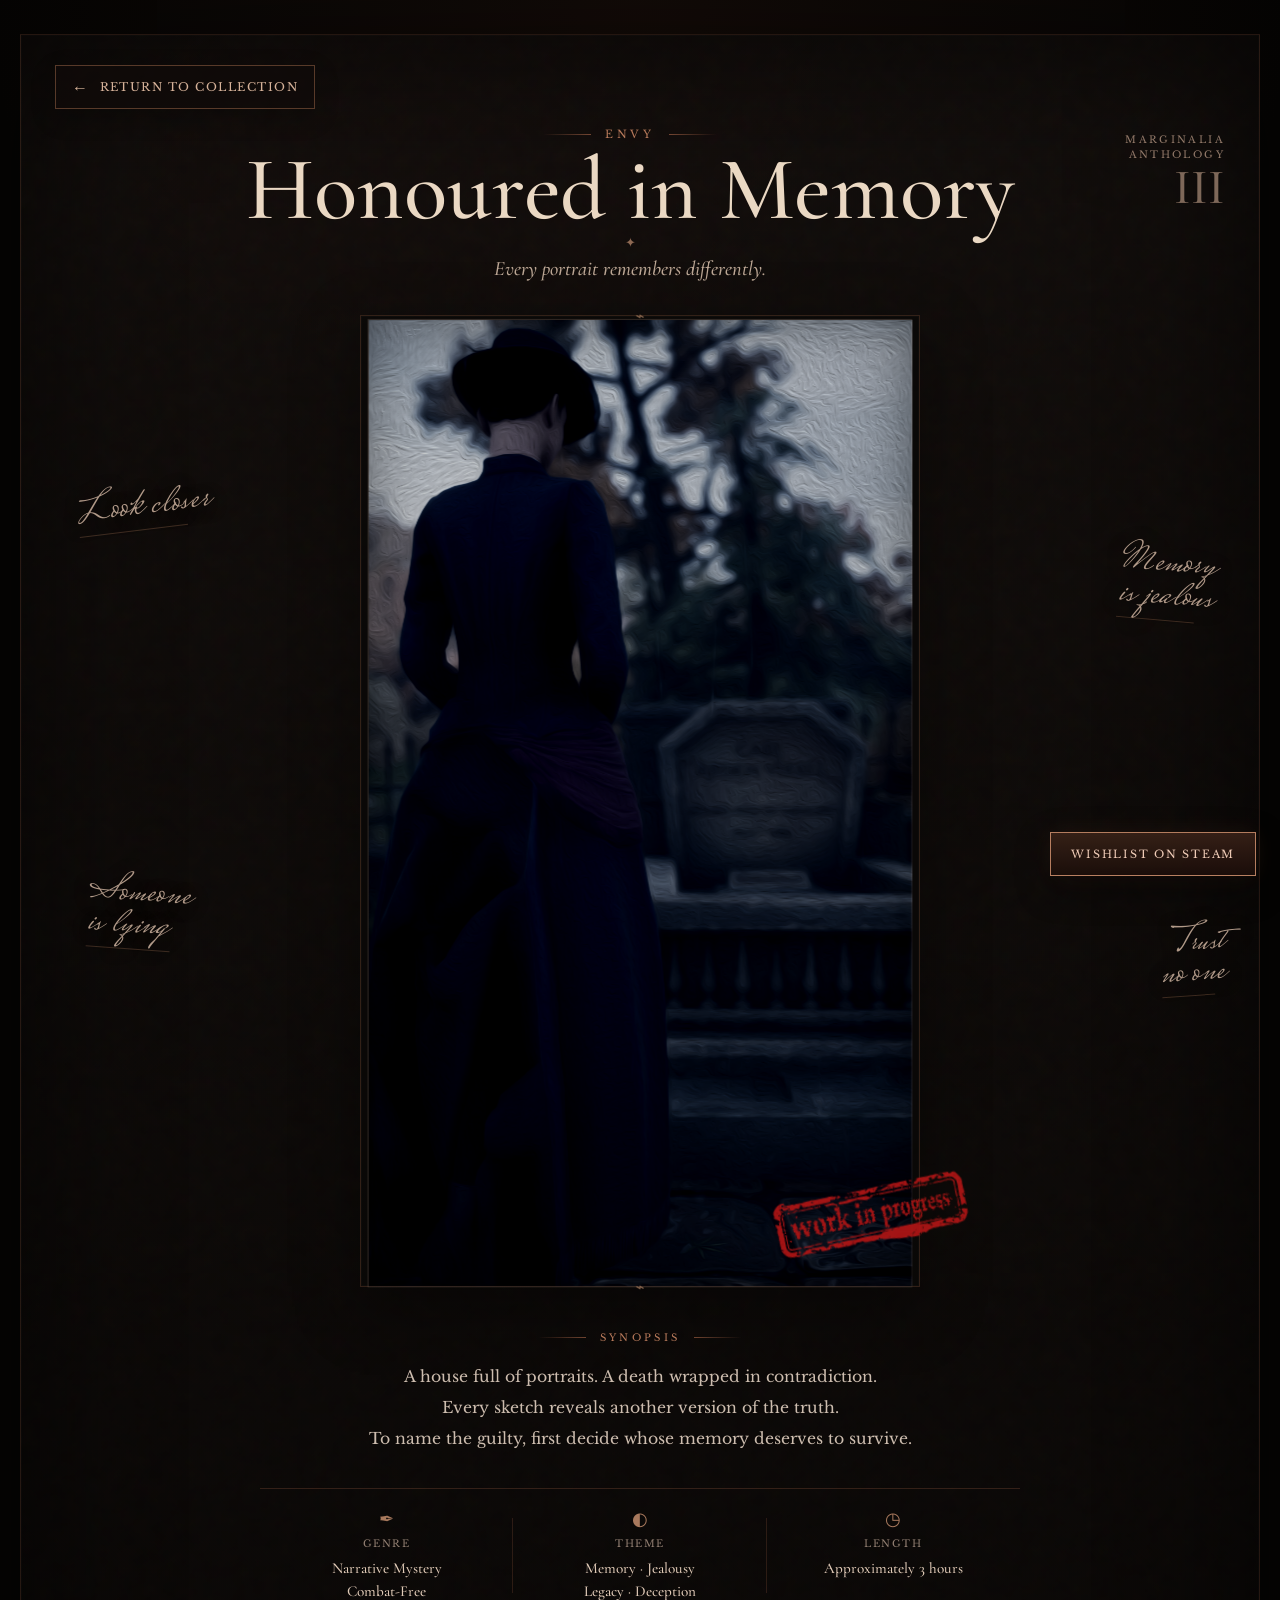
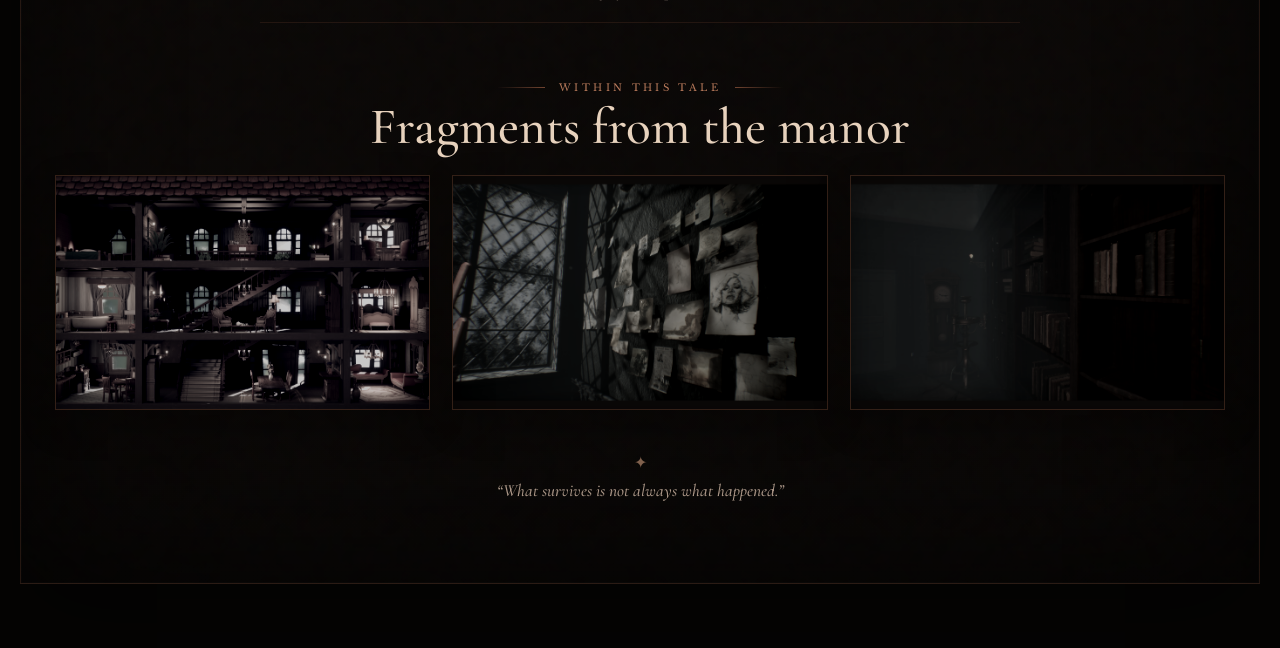
==== commit 8485ab5d: "Set Honoured in Memory length to approximately 3 hours" ====
--- a/envy.html
+++ b/envy.html
@@ -27,7 +27,7 @@
       <aside class="margin-column margin-right" aria-label="Right marginal notes"><p class="margin-note note-three">Memory<br>is jealous</p><p class="margin-note note-four">Trust<br>no one</p></aside>
     </section>
     <section class="synopsis-section"><p class="ornament-label section-label"><span></span> Synopsis <span></span></p><p class="synopsis-copy">A house full of portraits. A death wrapped in contradiction.<br>Every sketch reveals another version of the truth.<br>To name the guilty, first decide whose memory deserves to survive.</p></section>
-    <section class="tale-facts" aria-label="Tale details"><article><span class="fact-icon">✒</span><small>Genre</small><strong>Narrative Mystery<br>Combat-Free</strong></article><article><span class="fact-icon">◐</span><small>Theme</small><strong>Memory · Jealousy<br>Legacy · Deception</strong></article><article><span class="fact-icon">◷</span><small>Length</small><strong>Short Tale<br>(~1 hour)</strong></article></section>
+    <section class="tale-facts" aria-label="Tale details"><article><span class="fact-icon">✒</span><small>Genre</small><strong>Narrative Mystery<br>Combat-Free</strong></article><article><span class="fact-icon">◐</span><small>Theme</small><strong>Memory · Jealousy<br>Legacy · Deception</strong></article><article><span class="fact-icon">◷</span><small>Length</small><strong>Approximately 3 hours</strong></article></section>
     <section class="gallery-section" aria-labelledby="gallery-title">
       <div class="gallery-heading"><p class="ornament-label section-label"><span></span> Within this tale <span></span></p><h2 id="gallery-title">Fragments from the manor</h2></div>
       <div class="gallery-grid">
